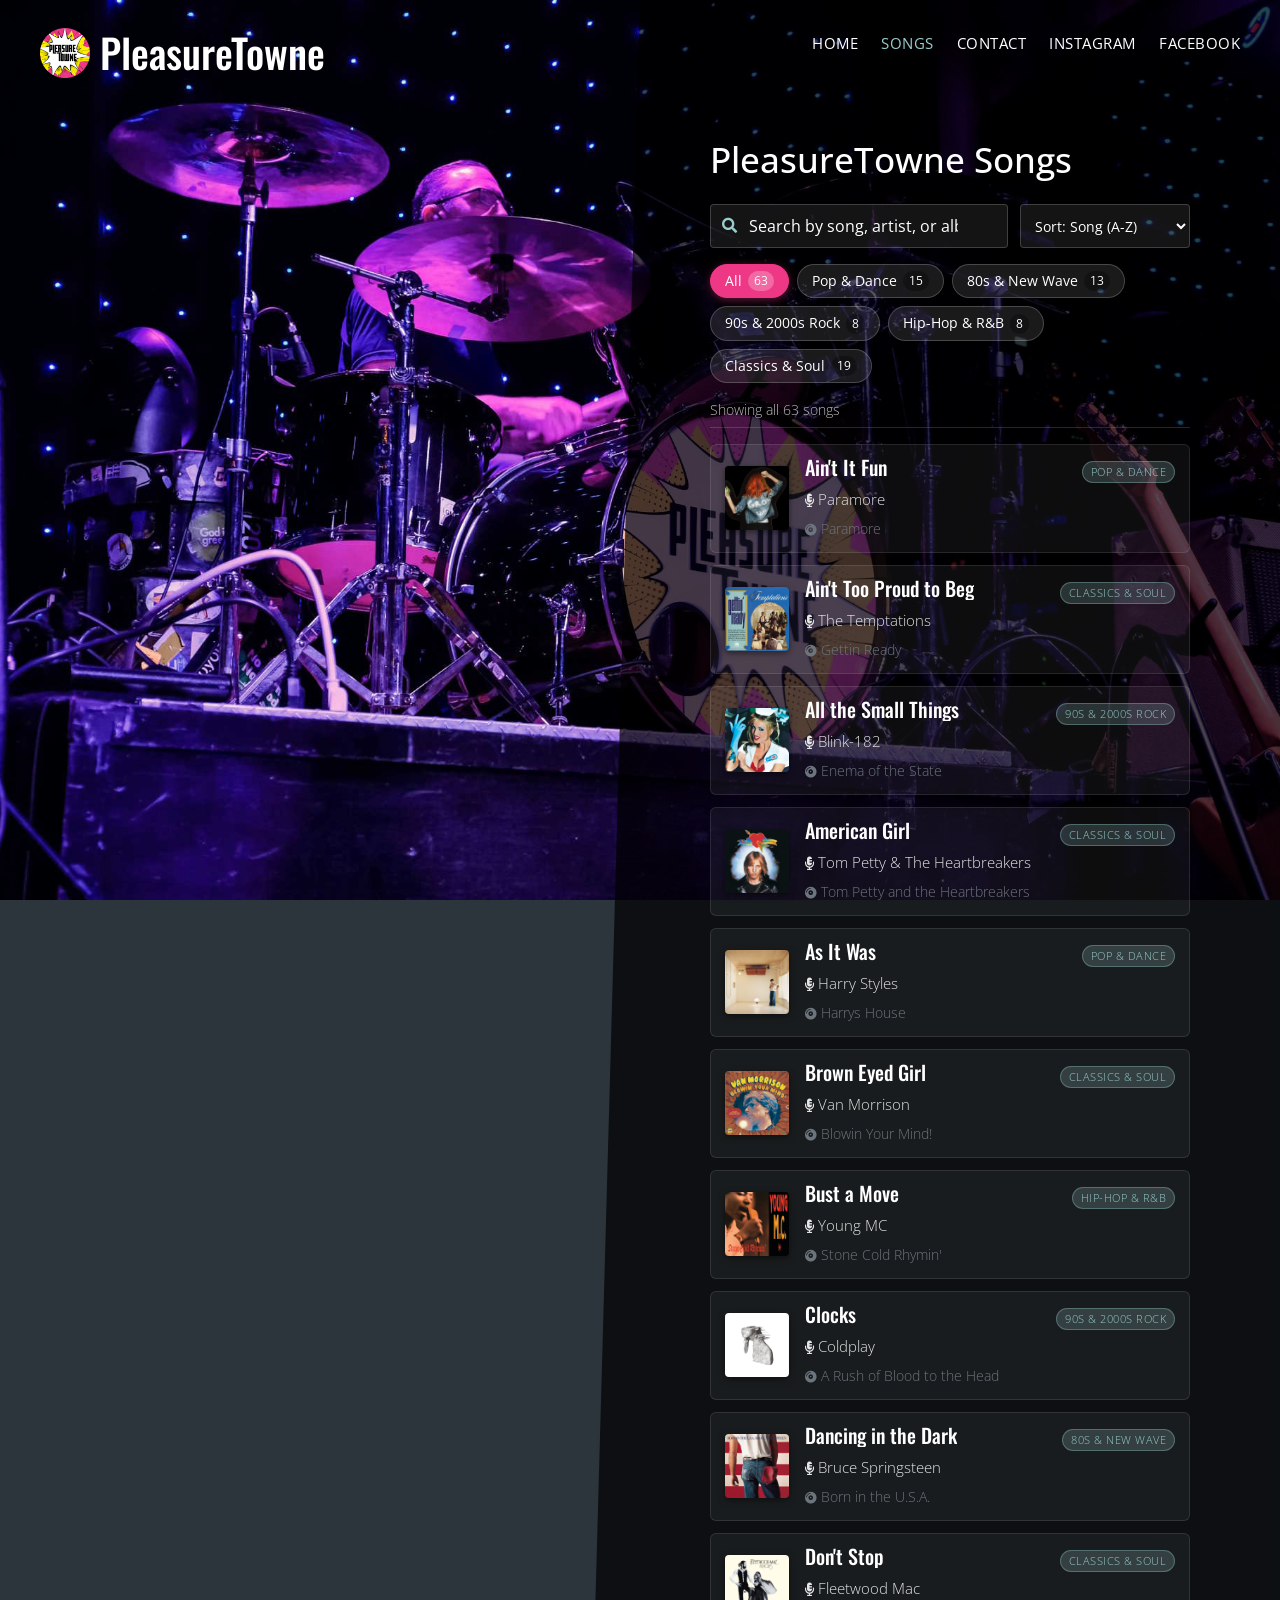
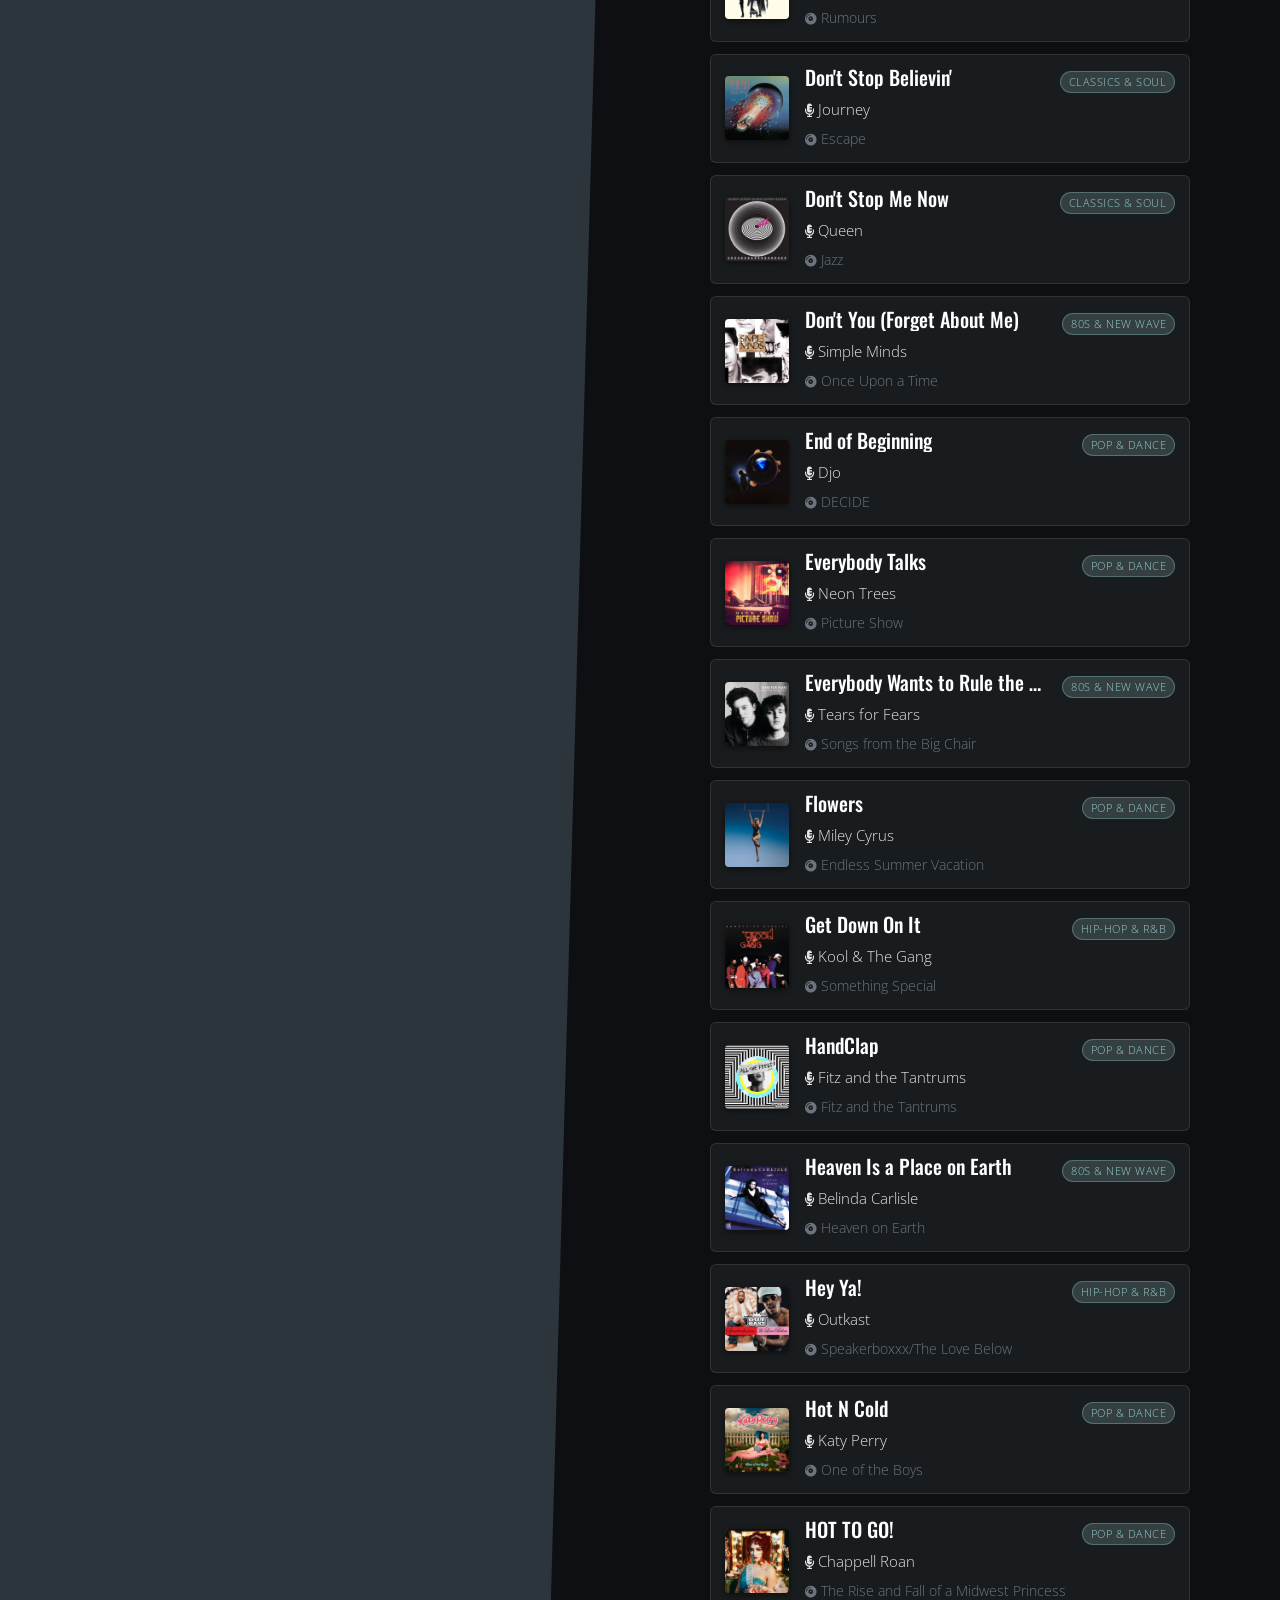
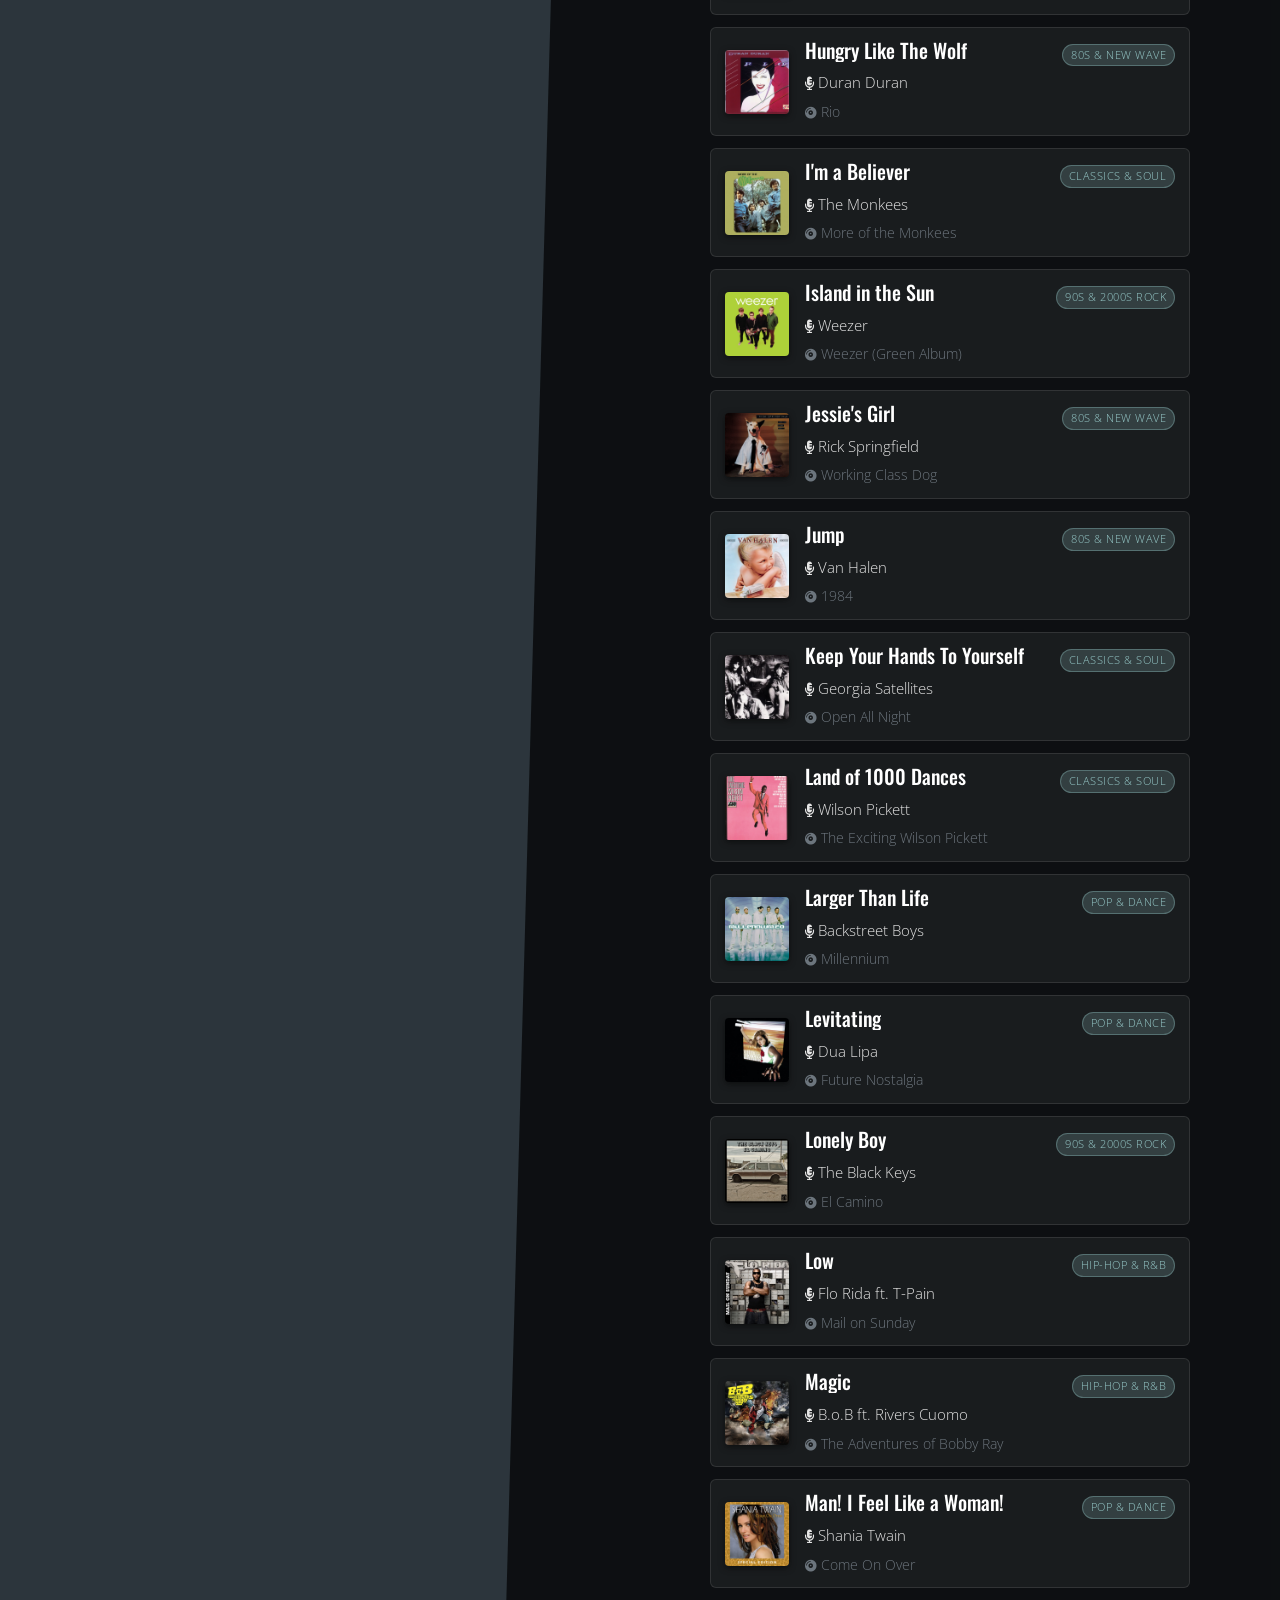
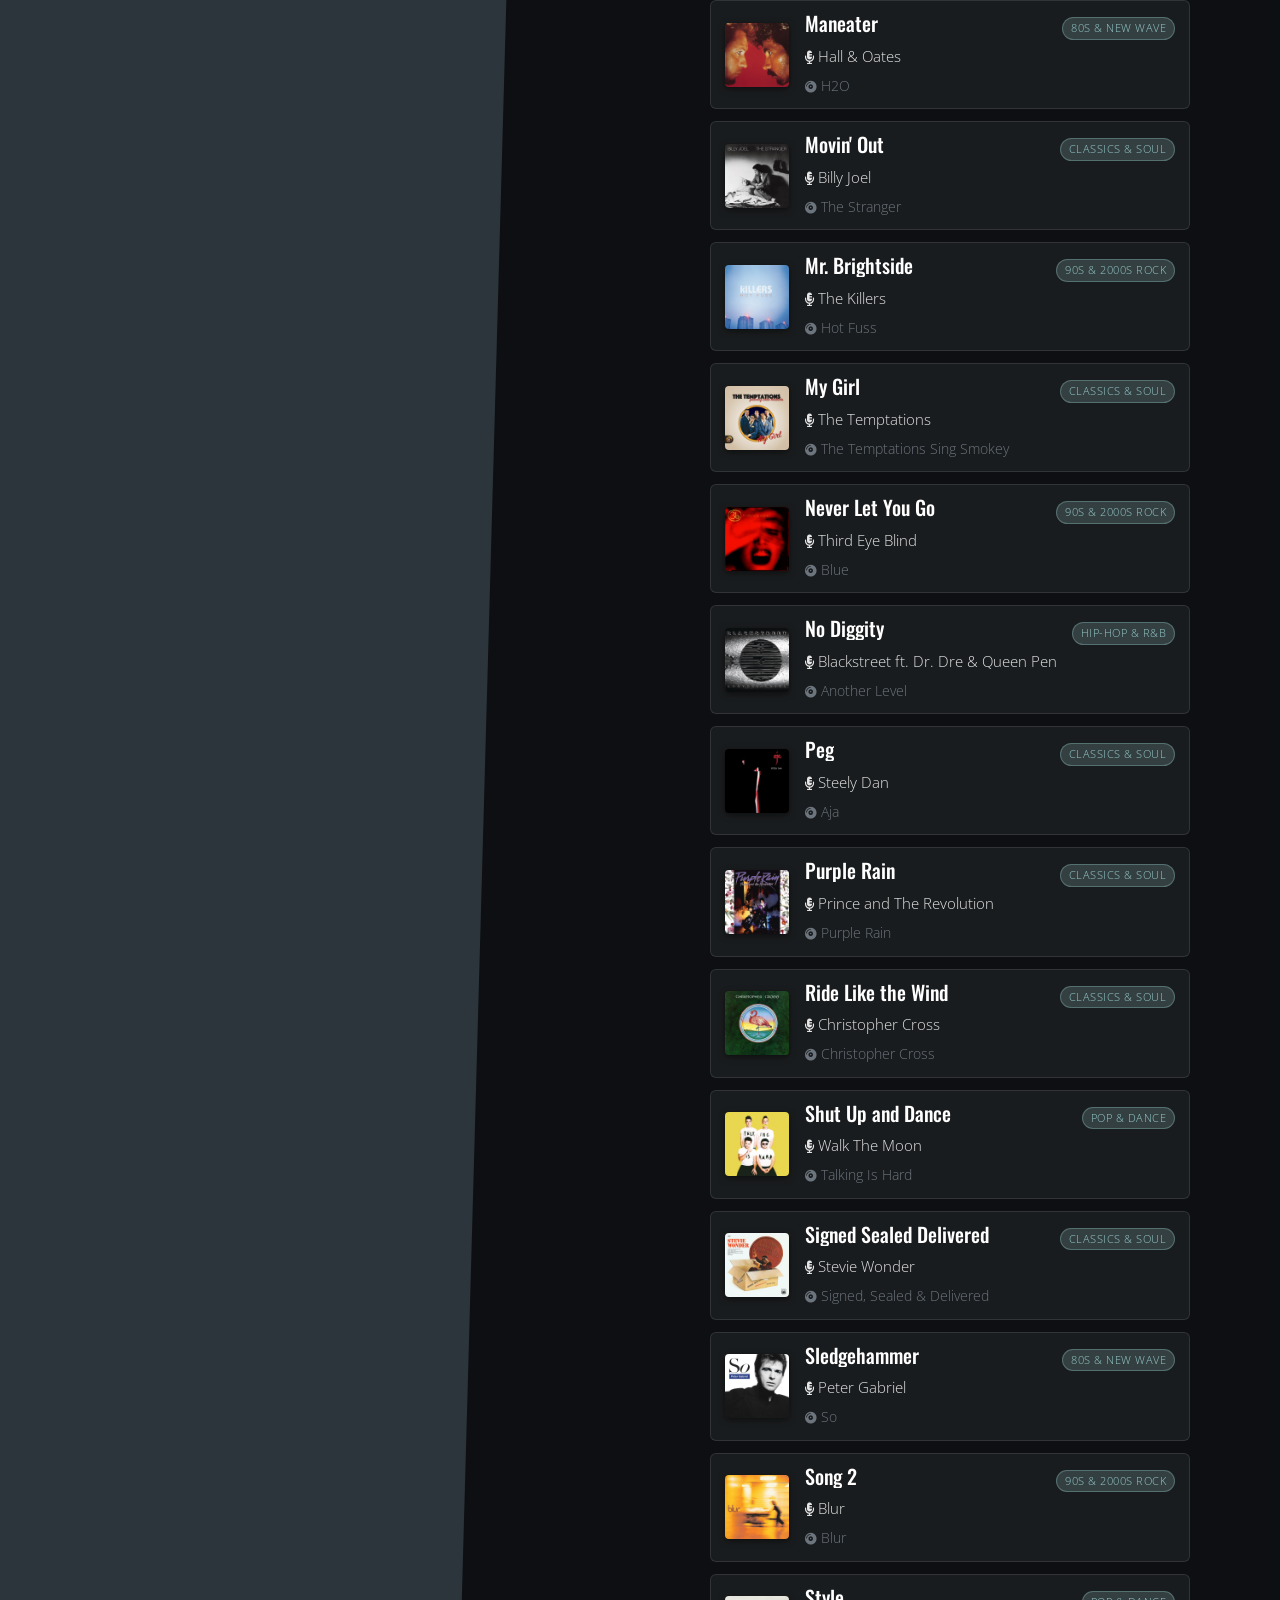
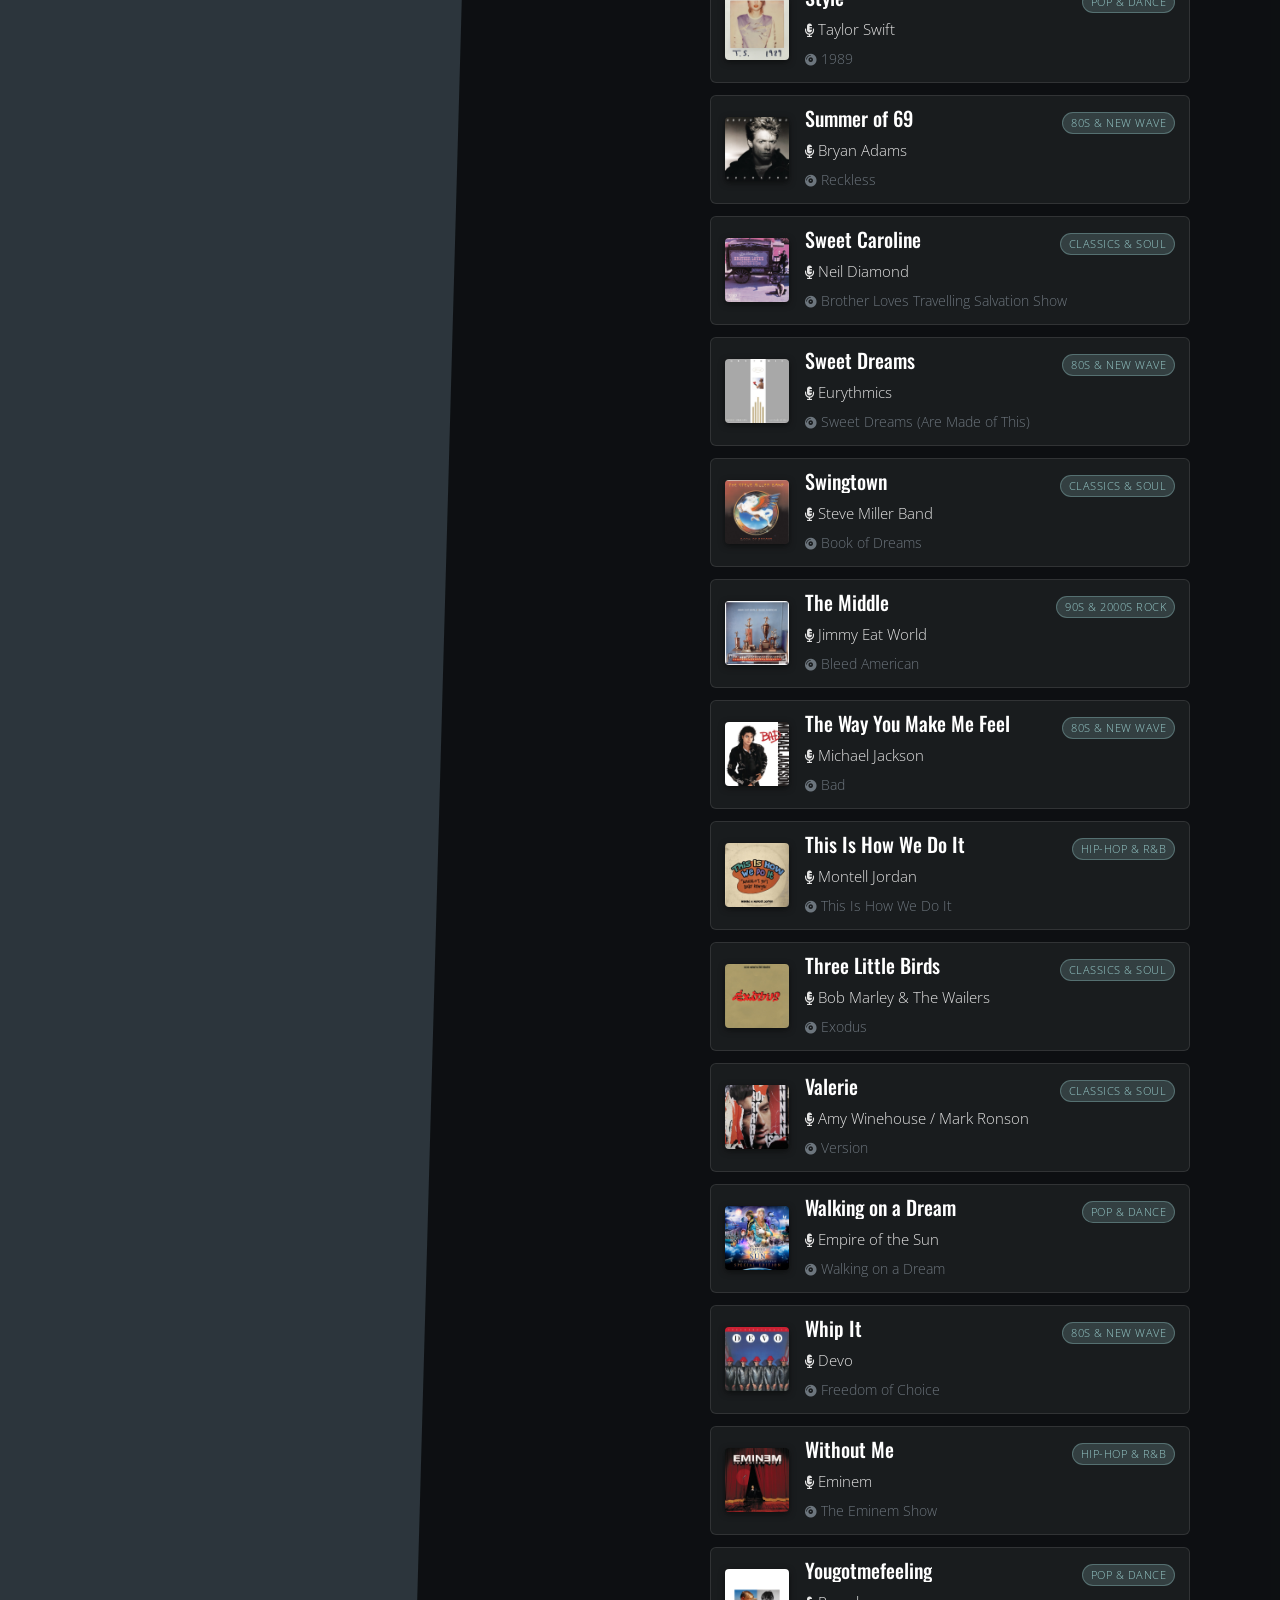
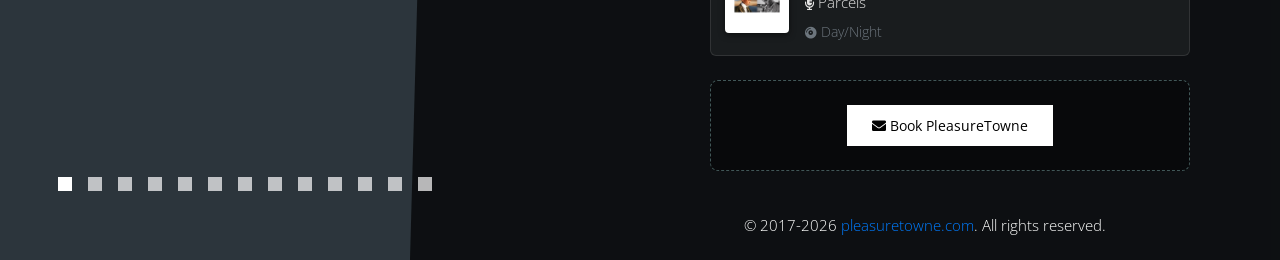
==== songs.html @ 2a93101d "Added Songs page with cover art and song list." ====
<!DOCTYPE html>
<html lang="en">

<head>
    <meta charset="UTF-8">
    <meta name="viewport" content="width=device-width, initial-scale=1.0">
    <meta http-equiv="X-UA-Compatible" content="ie=edge">
    <meta name="referrer" content="no-referrer-when-downgrade">
    <meta name="description" content="Explore the full setlist of songs played by PleasureTowne — from 90s hip-hop and 80s new wave to modern pop, rock, funk, and crowd sing-alongs." />
    <title>Songs We Play - PleasureTowne | Grand Rapids Party Band</title>
    <link rel="shortcut icon" href="favicon.ico" />
    <link href="https://fonts.googleapis.com/css?family=Open+Sans:300,400,600" rel="stylesheet" />
    <link href="https://fonts.googleapis.com/css2?family=Oswald:wght@500;600&display=swap" rel="stylesheet">
    <link href="css/bootstrap.min.css" rel="stylesheet" />
    <link href="css/fontawesome.min.css" rel="stylesheet" />
    <link href="css/brands.min.css" rel="stylesheet" />
    <link href="css/solid.min.css" rel="stylesheet" />
    <link href="css/templatemo-diagoona.css" rel="stylesheet" />

    <script async src="https://www.googletagmanager.com/gtag/js?id=UA-5537804-5"></script>
    <script>
        window.dataLayer = window.dataLayer || [];

        function gtag() {
            dataLayer.push(arguments);
        }
        gtag('js', new Date());
        gtag('config', 'UA-5537804-5');
    </script>
</head>

<body>
    <div class="tm-container">
        <div>
            <!-- Header & Navigation -->
            <div class="tm-row tm-row-header pt-4">
                <div class="tm-col-left">
                    <a href="index.html" class="tm-site-header-link">
                        <div class="tm-site-header media">
                            <img src="favicon.ico" class="tm-logo" alt="PleasureTowne Logo" />
                            <div class="media-body">
                                <h1 class="tm-sitename">PleasureTowne</h1>
                            </div>
                        </div>
                    </a>
                </div>
                <div class="tm-col-right">
                    <nav class="navbar navbar-expand-lg" id="tm-main-nav">
                        <button class="navbar-toggler toggler-example mr-0 ml-auto" type="button" data-toggle="collapse" data-target="#navbar-nav" aria-controls="navbar-nav" aria-expanded="false" aria-label="Toggle navigation">
                            <span><i class="fas fa-bars"></i></span>
                        </button>
                        <div class="collapse navbar-collapse tm-nav" id="navbar-nav">
                            <ul class="navbar-nav ml-auto text-uppercase">
                                <li class="nav-item">
                                    <a class="nav-link tm-nav-link" href="index.html">Home</a>
                                </li>
                                <li class="nav-item active">
                                    <a class="nav-link tm-nav-link" href="songs.html">Songs <span class="sr-only">(current)</span></a>
                                </li>
                                <li class="nav-item">
                                    <a class="nav-link tm-nav-link" href="mailto:pleasuretowne@gmail.com" target="_blank">Contact</a>
                                </li>
                                <li class="nav-item">
                                    <a class="nav-link tm-nav-link" href="https://www.instagram.com/PleasureTowne/" target="_blank">Instagram</a>
                                </li>
                                <li class="nav-item">
                                    <a class="nav-link tm-nav-link" href="https://www.facebook.com/PleasureTowne-174064745972761/" target="_blank">Facebook</a>
                                </li>
                            </ul>
                        </div>
                    </nav>
                </div>
            </div>

            <!-- Main Content Area -->
            <div class="tm-row">
                <div class="tm-col-left"></div>
                <main class="tm-col-right">
                    <section class="tm-content tm-content-wide">
                        <div class="tm-songs-intro mb-4">
                            <h2 class="tm-content-title mb-2">PleasureTowne Songs</h2>
                        </div>

                        <!-- Search & Controls -->
                        <div class="tm-songs-controls mb-3">
                            <div class="tm-search-row mb-3">
                                <div class="tm-search-wrap">
                                    <i class="fas fa-search tm-search-icon"></i>
                                    <input 
                                        type="search" 
                                        id="song-search-input" 
                                        class="form-control tm-search-input" 
                                        placeholder="Search by song, artist, or album..." 
                                        aria-label="Search songs"
                                        autocomplete="off"
                                    />
                                    <button type="button" id="search-clear-btn" class="tm-search-clear" aria-label="Clear search" style="display: none;">
                                        <i class="fas fa-times"></i>
                                    </button>
                                </div>
                                <div class="tm-sort-wrap">
                                    <label for="song-sort-select" class="sr-only">Sort by</label>
                                    <select id="song-sort-select" class="form-control tm-sort-select">
                                        <option value="title">Sort: Song (A-Z)</option>
                                        <option value="artist">Sort: Artist (A-Z)</option>
                                    </select>
                                </div>
                            </div>

                            <!-- Category Filter Pills -->
                            <div class="tm-filter-pills-wrap" role="tablist" aria-label="Filter by genre">
                                <button type="button" class="tm-filter-pill active" data-category="all">
                                    All <span class="badge-count"></span>
                                </button>
                                <button type="button" class="tm-filter-pill" data-category="Pop & Dance">
                                    Pop &amp; Dance <span class="badge-count"></span>
                                </button>
                                <button type="button" class="tm-filter-pill" data-category="80s & New Wave">
                                    80s &amp; New Wave <span class="badge-count"></span>
                                </button>
                                <button type="button" class="tm-filter-pill" data-category="90s & 2000s Rock">
                                    90s &amp; 2000s Rock <span class="badge-count"></span>
                                </button>
                                <button type="button" class="tm-filter-pill" data-category="Hip-Hop & R&B">
                                    Hip-Hop &amp; R&amp;B <span class="badge-count"></span>
                                </button>
                                <button type="button" class="tm-filter-pill" data-category="Classics & Soul">
                                    Classics &amp; Soul <span class="badge-count"></span>
                                </button>
                            </div>

                            <!-- Stats & Active Filter -->
                            <div class="tm-songs-meta mt-3">
                                <span id="song-count" class="tm-song-count-text">Loading songs...</span>
                            </div>
                        </div>

                        <!-- Songs List Container -->
                        <ul id="songs-container" class="tm-songs-list"></ul>

                        <!-- Request Call to Action -->
                        <div class="tm-request-box mt-4 p-4 text-center">
                            <a href="mailto:pleasuretowne@gmail.com?subject=Booking%20Inquiry" class="btn btn-primary btn-sm">
                                <i class="fas fa-envelope mr-1"></i>Book PleasureTowne
                            </a>
                        </div>
                    </section>
                </main>
            </div>
        </div>

        <!-- Footer & Background Switchers -->
        <div class="tm-row">
            <div class="tm-col-left text-center">
                <ul class="tm-bg-controls-wrapper">
                    <li class="tm-bg-control active" data-id="0"></li>
                    <li class="tm-bg-control" data-id="1"></li>
                    <li class="tm-bg-control" data-id="2"></li>
                    <li class="tm-bg-control" data-id="3"></li>
                    <li class="tm-bg-control" data-id="4"></li>
                    <li class="tm-bg-control" data-id="5"></li>
                    <li class="tm-bg-control" data-id="6"></li>
                    <li class="tm-bg-control" data-id="7"></li>
                    <li class="tm-bg-control" data-id="8"></li>
                    <li class="tm-bg-control" data-id="9"></li>
                    <li class="tm-bg-control" data-id="10"></li>
                    <li class="tm-bg-control" data-id="11"></li>
                    <li class="tm-bg-control" data-id="12"></li>
                </ul>
            </div>
            <div class="tm-col-right tm-col-footer">
                <footer class="tm-site-footer text-center">
                    <p class="mb-0">&copy; 2017-<span id="year"></span> <a href="https://pleasuretowne.com">pleasuretowne.com</a>. All rights reserved.</p>
                </footer>
            </div>
        </div>

        <!-- Diagonal background design -->
        <div class="tm-bg">
            <div class="tm-bg-left"></div>
            <div class="tm-bg-right"></div>
        </div>
    </div>

    <!-- Scripts -->
    <script src="js/jquery-3.4.1.min.js"></script>
    <script src="js/bootstrap.min.js"></script>
    <script src="js/jquery.backstretch.min.js"></script>
    <script src="js/templatemo-script.js"></script>
    <script src="js/songs-data.js"></script>
    <script src="js/songs.js"></script>
    <script>
        document.getElementById("year").innerHTML = new Date().getFullYear();
    </script>
</body>

</html>
---- css/brands.min.css ----
/*!
 * Font Awesome Free 5.14.0 by @fontawesome - https://fontawesome.com
 * License - https://fontawesome.com/license/free (Icons: CC BY 4.0, Fonts: SIL OFL 1.1, Code: MIT License)
 */
@font-face{font-family:"Font Awesome 5 Brands";font-style:normal;font-weight:400;font-display:block;src:url(../webfonts/fa-brands-400.eot);src:url(../webfonts/fa-brands-400.eot?#iefix) format("embedded-opentype"),url(../webfonts/fa-brands-400.woff2) format("woff2"),url(../webfonts/fa-brands-400.woff) format("woff"),url(../webfonts/fa-brands-400.ttf) format("truetype"),url(../webfonts/fa-brands-400.svg#fontawesome) format("svg")}.fab{font-family:"Font Awesome 5 Brands";font-weight:400}
---- css/solid.min.css ----
/*!
 * Font Awesome Free 5.14.0 by @fontawesome - https://fontawesome.com
 * License - https://fontawesome.com/license/free (Icons: CC BY 4.0, Fonts: SIL OFL 1.1, Code: MIT License)
 */
@font-face{font-family:"Font Awesome 5 Free";font-style:normal;font-weight:900;font-display:block;src:url(../webfonts/fa-solid-900.eot);src:url(../webfonts/fa-solid-900.eot?#iefix) format("embedded-opentype"),url(../webfonts/fa-solid-900.woff2) format("woff2"),url(../webfonts/fa-solid-900.woff) format("woff"),url(../webfonts/fa-solid-900.ttf) format("truetype"),url(../webfonts/fa-solid-900.svg#fontawesome) format("svg")}.fa,.fas{font-family:"Font Awesome 5 Free";font-weight:900}
---- css/templatemo-diagoona.css ----
/*

TemplateMo 550 Diagoona

https://templatemo.com/tm-550-diagoona

*/


/* CUSTOM for PT */

#events-upcoming li {
    list-style-type: none;
    margin: 20px 0;
}

body {
    font-family: 'Open Sans', Arial, sans-serif;
    font-size: 17px;
    font-weight: 300;
    overflow-x: hidden;
    color: white;
    background-color: #2C353C;
}

h1 {
    font-family: 'Oswald', "Helvetica Neue", "Helvetica", Helvetica, Arial, sans-serif;
}

a {
    transition: all 0.3s ease;
    text-decoration: none;
}

ul {
    padding: 0;
}

a:hover {
    text-decoration: none;
}

button:focus {
    outline: none;
}

p {
    line-height: 1.9;
}

.tm-logo {
    margin-right: 10px;
    width: 50px;
    height: 50px;
}

.tm-slogan {
    font-size: 0.8rem;
}


/* Navigation */

.navbar-toggler {
    padding: 8px 15px;
    border: 0;
    border-radius: 0;
    transform: skewX(-15deg);
    background-color: rgb(238, 56, 133);
    color: white;
}

.navbar-toggler i {
    transform: skewX(15deg);
}

.navbar-expand-lg {
    padding-left: 0;
    padding-right: 0;
    width: 100%;
    justify-content: flex-end;
}

.navbar-collapse.tm-nav {
    justify-content: flex-end;
}

.navbar-expand-lg .navbar-nav {
    display: flex;
    align-items: center;
    gap: clamp(12px, 1.8vw, 32px);
    flex-wrap: nowrap;
    margin-left: auto;
}

.navbar-expand-lg .navbar-nav .nav-link {
    padding: 0;
    white-space: nowrap;
}

.navbar-expand-lg .navbar-nav .tm-nav-link {
    font-size: clamp(0.95rem, 1.1vw, 1.25rem);
    font-weight: 400;
    color: white;
    padding-bottom: 25px;
    letter-spacing: 0.5px;
}

.nav-item {
    margin-right: 0;
}

.nav-item:last-child {
    margin-right: 0;
}

.nav-item.active .tm-nav-link,
.nav-item:hover .tm-nav-link {
    color: #9CC;
}


/* Page Background */

.tm-bg {
    position: absolute;
    left: 0;
    right: 0;
    width: 100%;
    height: 100%;
    display: flex;
    z-index: -1000;
}

.tm-bg-left,
.tm-bg-right {
    position: relative;
    width: 50%;
    height: 100%;
}

.tm-bg-right {
    background-color: rgba(0, 0, 0, 0.7);
}

.tm-bg-left {
    border-right: 230px solid rgba(0, 0, 0, 0.7);
    border-top: 100vh solid transparent;
}

.tm-bg-controls-wrapper {
    display: inline-block;
    margin-left: -150px;
}

.tm-bg-control {
    display: inline-block;
    width: 14px;
    height: 14px;
    background-color: rgba(255, 255, 255, 0.7);
    margin: 6px;
    cursor: pointer;
}

.tm-bg-control.active,
.tm-bg-control:hover {
    background-color: white;
}

.tm-container {
    width: 100%;
    height: 100%;
    min-height: 100vh;
    position: relative;
    display: flex;
    flex-direction: column;
    justify-content: space-between;
}

.tm-row {
    display: flex;
}

.tm-col-left {
    width: 50%;
    height: 100%;
    padding-left: 40px;
    padding-right: 40px;
}

.tm-col-right {
    width: 50%;
    height: 100%;
    padding-left: 70px;
    padding-right: 70px;
}

.tm-row-header {
    align-items: center;
}

@media (min-width: 992px) {
    .tm-row-header .tm-col-left {
        width: 35%;
        max-width: 320px;
        flex-shrink: 0;
        padding-left: 40px;
        padding-right: 15px;
    }

    .tm-row-header .tm-col-right {
        width: 65%;
        flex-grow: 1;
        padding-left: 20px;
        padding-right: 40px;
    }
}

.tm-content {
    max-width: 660px;
    margin-top: 50px;
    padding-right: 20px;
}

.tm-about {
    max-width: 525px;
}

::-webkit-scrollbar {
    -webkit-appearance: none;
    width: 10px;
}

::-webkit-scrollbar-thumb {
    border-radius: 5px;
    background-color: rgba(255, 255, 255, .8);
    box-shadow: 0 0 1px rgba(255, 255, 255, .8);
}

.tm-content-title {
    font-size: 1.5rem;
}

hr {
    border-top: 1px solid white;
}

.btn {
    padding: 10px 25px;
    border-radius: 0;
}

.btn-big {
    padding: 9px 40px;
    font-size: 1.2rem;
    ;
}

.btn-primary {
    background-color: white;
    color: black;
    border: 0;
}

.btn-primary:hover {
    background-color: #9CC;
    color: black;
}

.tm-site-footer {
    padding: 40px 0 20px;
    max-width: 660px;
    font-size: 0.95rem;
}

.tm-col-footer {
    padding-left: 0;
}

.tm-text-link {
    color: white;
}

.tm-text-link:hover,
.tm-text-link:focus {
    color: #9CC;
}


/* Service */

.tm-service-text {
    max-width: 365px;
}

.tm-service-img {
    margin-right: 25px;
}

.tm-service-img-r {
    margin-left: 25px;
}


/* Contact */

.form-control,
textarea {
    color: white;
    background-color: transparent;
    background-clip: padding-box;
    border: none;
    border-bottom: 1px solid #999A9B;
    border-radius: 0;
    transition: border-color 0.15s ease-in-out, box-shadow 0.15s ease-in-out;
    padding: 10px 0;
    font-family: 'Open Sans', Arial, sans-serif;
    font-size: 1rem;
    font-weight: 400;
    line-height: 1.5;
}

.form-control:focus {
    color: white;
    background-color: transparent;
    box-shadow: none;
    border-color: #9CC;
    outline: none;
}

.mb-85 {
    margin-bottom: 85px;
}

.tm-contact-main {
    max-width: 690px;
}

.tm-contact {
    max-width: 420px;
    margin-left: auto;
    margin-right: auto;
}

.form-control::-webkit-input-placeholder {
    color: white;
}


/* Edge */

.form-control:-ms-input-placeholder {
    color: white;
}


/* Internet Explorer 10-11 */

.form-control::placeholder {
    color: white;
}

@media (max-width: 1200px) {
    .tm-page-right {
        padding-left: 30px;
        padding-right: 30px;
    }
}

@media (max-width: 991.98px) {
    .navbar-expand-lg .navbar-nav {
        flex-direction: column;
        align-items: stretch;
        gap: 0;
        margin-left: 0;
    }
    .tm-nav {
        position: absolute;
        background: rgba(0, 0, 0, 0.92);
        border: 1px solid rgba(255, 255, 255, 0.15);
        border-radius: 4px;
        box-shadow: 0 4px 15px rgba(0, 0, 0, 0.5);
        color: white;
        top: 48px;
        right: 0;
        z-index: 1050;
        min-width: 200px;
        padding: 6px 0;
    }
    .navbar-expand-lg .navbar-nav .tm-nav-link {
        color: white;
        font-size: 1.05rem;
        padding: 10px 24px;
        border-bottom: 1px solid rgba(255, 255, 255, 0.08);
    }
    .nav-item:last-child .tm-nav-link {
        border-bottom: 0;
    }
    .nav-item {
        margin-right: 0;
    }
    .nav-item.active .tm-nav-link,
    .nav-item:hover .tm-nav-link {
        color: #9CC;
        background-color: rgba(255, 255, 255, 0.05);
    }
    .tm-content {
        margin-top: 20px;
    }
    .tm-site-footer {
        padding-top: 40px;
    }
    .tm-col-left {
        width: 40%;
    }
    .tm-col-right {
        width: 60%;
        padding-left: 100px;
        padding-right: 30px;
    }
    .tm-col-footer {
        padding-left: 0;
    }
}

@media (max-width: 768px) {
    .tm-row {
        flex-direction: column;
    }
    .tm-col-left,
    .tm-col-right,
    .tm-bg-left,
    .tm-bg-right {
        width: 100%;
    }
    #tm-main-nav {
        position: fixed;
        top: 30px;
        right: 40px;
        padding-bottom: 0;
    }
    .tm-bg {
        flex-direction: column;
    }
    .tm-bg-left {
        display: none;
        height: 200px;
        border-bottom: 50px solid rgba(0, 0, 0, 0.7);
        border-right: 0;
        border-top: 0;
    }
    .tm-bg-right {
        height: calc(100%);
    }
    .tm-bg-controls-wrapper {
        margin-left: 0;
        margin-top: 50px;
    }
    .tm-content {
        max-height: none;
        margin-top: 40px;
    }
    .tm-col-right {
        padding-top: 40px;
        padding-left: 30px;
    }
    .tm-col-footer {
        padding-left: 10px;
        padding-right: 10px;
    }
}

@media (max-width: 460px) {
    .tm-logo {
        margin-right: 15px;
    }
    .tm-sitename {
        font-size: 1.8rem;
    }
    .tm-slogon {
        font-size: 0.8rem;
    }
}

@media (max-width: 450px),
(min-width: 768px) and (max-width: 830px),
(min-width: 992px) and (max-width: 1040px) {
    .tm-service-media {
        flex-direction: column;
    }
    .tm-service-media-img-l {
        flex-direction: column-reverse;
    }
    .tm-service-text {
        margin-top: 20px;
    }
    .tm-service-img {
        margin-right: 0;
    }
    .tm-service-img-r {
        margin-left: 0;
    }
}

/* ==========================================================================
   PleasureTowne Songs Page Styles
   ========================================================================== */

.tm-site-header-link,
.tm-site-header-link:hover,
.tm-site-header-link:focus {
    color: white;
    text-decoration: none;
    display: inline-block;
}

.tm-content-wide {
    max-width: 780px;
}

.tm-songs-intro h2 {
    font-size: 2.2rem;
    font-weight: 500;
}

.tm-songs-desc {
    color: #e0e0e0;
    font-size: 1.05rem;
    line-height: 1.6;
}

.tm-search-row {
    display: flex;
    gap: 12px;
    align-items: center;
}

.tm-search-wrap {
    position: relative;
    flex: 1;
}

.tm-search-icon {
    position: absolute;
    left: 12px;
    top: 50%;
    transform: translateY(-50%);
    color: #9CC;
    font-size: 0.95rem;
    pointer-events: none;
}

.tm-search-input {
    padding-left: 38px !important;
    padding-right: 34px !important;
    background-color: rgba(255, 255, 255, 0.08) !important;
    border: 1px solid rgba(255, 255, 255, 0.25) !important;
    border-radius: 4px !important;
    color: #fff !important;
    height: 44px;
    transition: all 0.25s ease;
}

.tm-search-input:focus {
    background-color: rgba(255, 255, 255, 0.14) !important;
    border-color: #9CC !important;
    box-shadow: 0 0 10px rgba(153, 204, 204, 0.3) !important;
}

.tm-search-clear {
    position: absolute;
    right: 10px;
    top: 50%;
    transform: translateY(-50%);
    background: transparent;
    border: 0;
    color: #bbb;
    padding: 4px 8px;
    cursor: pointer;
    font-size: 0.9rem;
}

.tm-search-clear:hover {
    color: #fff;
}

.tm-sort-wrap {
    width: 170px;
    flex-shrink: 0;
}

.tm-sort-select {
    height: 44px;
    background-color: rgba(255, 255, 255, 0.08) !important;
    border: 1px solid rgba(255, 255, 255, 0.25) !important;
    border-radius: 4px !important;
    color: #fff !important;
    font-size: 0.88rem;
    cursor: pointer;
    padding: 0 10px;
}

.tm-sort-select option {
    background-color: #2C353C;
    color: #fff;
}

.tm-sort-select:focus {
    border-color: #9CC !important;
}

.tm-filter-pills-wrap {
    display: flex;
    flex-wrap: wrap;
    gap: 8px;
}

.tm-filter-pill {
    background: rgba(255, 255, 255, 0.1);
    border: 1px solid rgba(255, 255, 255, 0.2);
    color: #fff;
    font-size: 0.85rem;
    padding: 6px 14px;
    border-radius: 20px;
    cursor: pointer;
    transition: all 0.2s ease;
    display: inline-flex;
    align-items: center;
    gap: 6px;
}

.tm-filter-pill:hover {
    background: rgba(153, 204, 204, 0.25);
    border-color: #9CC;
    color: #fff;
}

.tm-filter-pill.active {
    background: rgb(238, 56, 133);
    border-color: rgb(238, 56, 133);
    color: #fff;
    box-shadow: 0 2px 8px rgba(238, 56, 133, 0.4);
}

.tm-filter-pill .badge-count {
    background: rgba(0, 0, 0, 0.3);
    padding: 1px 6px;
    border-radius: 10px;
    font-size: 0.75rem;
}

.tm-filter-pill.active .badge-count {
    background: rgba(255, 255, 255, 0.25);
}

.tm-songs-meta {
    display: flex;
    justify-content: space-between;
    align-items: center;
    font-size: 0.9rem;
    color: #bbb;
    padding-bottom: 6px;
    border-bottom: 1px solid rgba(255, 255, 255, 0.15);
}

.tm-songs-list {
    list-style: none;
    padding: 0;
    margin: 16px 0 0;
    display: flex;
    flex-direction: column;
    gap: 12px;
}

.tm-song-item {
    display: flex;
    align-items: center;
    background: rgba(255, 255, 255, 0.05);
    border: 1px solid rgba(255, 255, 255, 0.1);
    border-radius: 6px;
    padding: 10px 14px;
    transition: all 0.2s ease;
}

.tm-song-item:hover {
    background: rgba(255, 255, 255, 0.12);
    border-color: rgba(153, 204, 204, 0.5);
    transform: translateX(3px);
}

.tm-song-cover-wrap {
    width: 64px;
    height: 64px;
    border-radius: 4px;
    overflow: hidden;
    flex-shrink: 0;
    background-color: #1a1a1a;
    box-shadow: 0 2px 6px rgba(0, 0, 0, 0.5);
}

.tm-song-cover {
    width: 100%;
    height: 100%;
    object-fit: cover;
    display: block;
}

.tm-song-details {
    flex: 1;
    margin-left: 16px;
    min-width: 0;
}

.tm-song-header {
    display: flex;
    align-items: baseline;
    justify-content: space-between;
    gap: 10px;
}

.tm-song-title {
    font-family: 'Oswald', sans-serif;
    font-size: 1.25rem;
    font-weight: 500;
    color: #fff;
    margin: 0;
    white-space: nowrap;
    overflow: hidden;
    text-overflow: ellipsis;
}

.tm-category-badge {
    font-size: 0.68rem;
    text-transform: uppercase;
    letter-spacing: 0.5px;
    padding: 2px 8px;
    border-radius: 12px;
    background: rgba(153, 204, 204, 0.2);
    color: #9CC;
    border: 1px solid rgba(153, 204, 204, 0.35);
    white-space: nowrap;
    flex-shrink: 0;
}

.tm-song-artist {
    margin: 2px 0 0;
    font-size: 0.95rem;
    color: #e5e5e5;
    white-space: nowrap;
    overflow: hidden;
    text-overflow: ellipsis;
}

.tm-song-album {
    margin: 2px 0 0;
    font-size: 0.85rem;
    white-space: nowrap;
    overflow: hidden;
    text-overflow: ellipsis;
}

.tm-request-box {
    background: rgba(0, 0, 0, 0.4);
    border: 1px dashed rgba(153, 204, 204, 0.4);
    border-radius: 8px;
}

.tm-songs-empty {
    color: #ddd;
}

@media (max-width: 600px) {
    .tm-search-row {
        flex-direction: column;
        align-items: stretch;
    }
    .tm-sort-wrap {
        width: 100%;
    }
    .tm-song-title {
        font-size: 1.1rem;
    }
    .tm-song-cover-wrap {
        width: 52px;
        height: 52px;
    }
    .tm-song-header {
        flex-direction: column;
        align-items: flex-start;
        gap: 2px;
    }
}
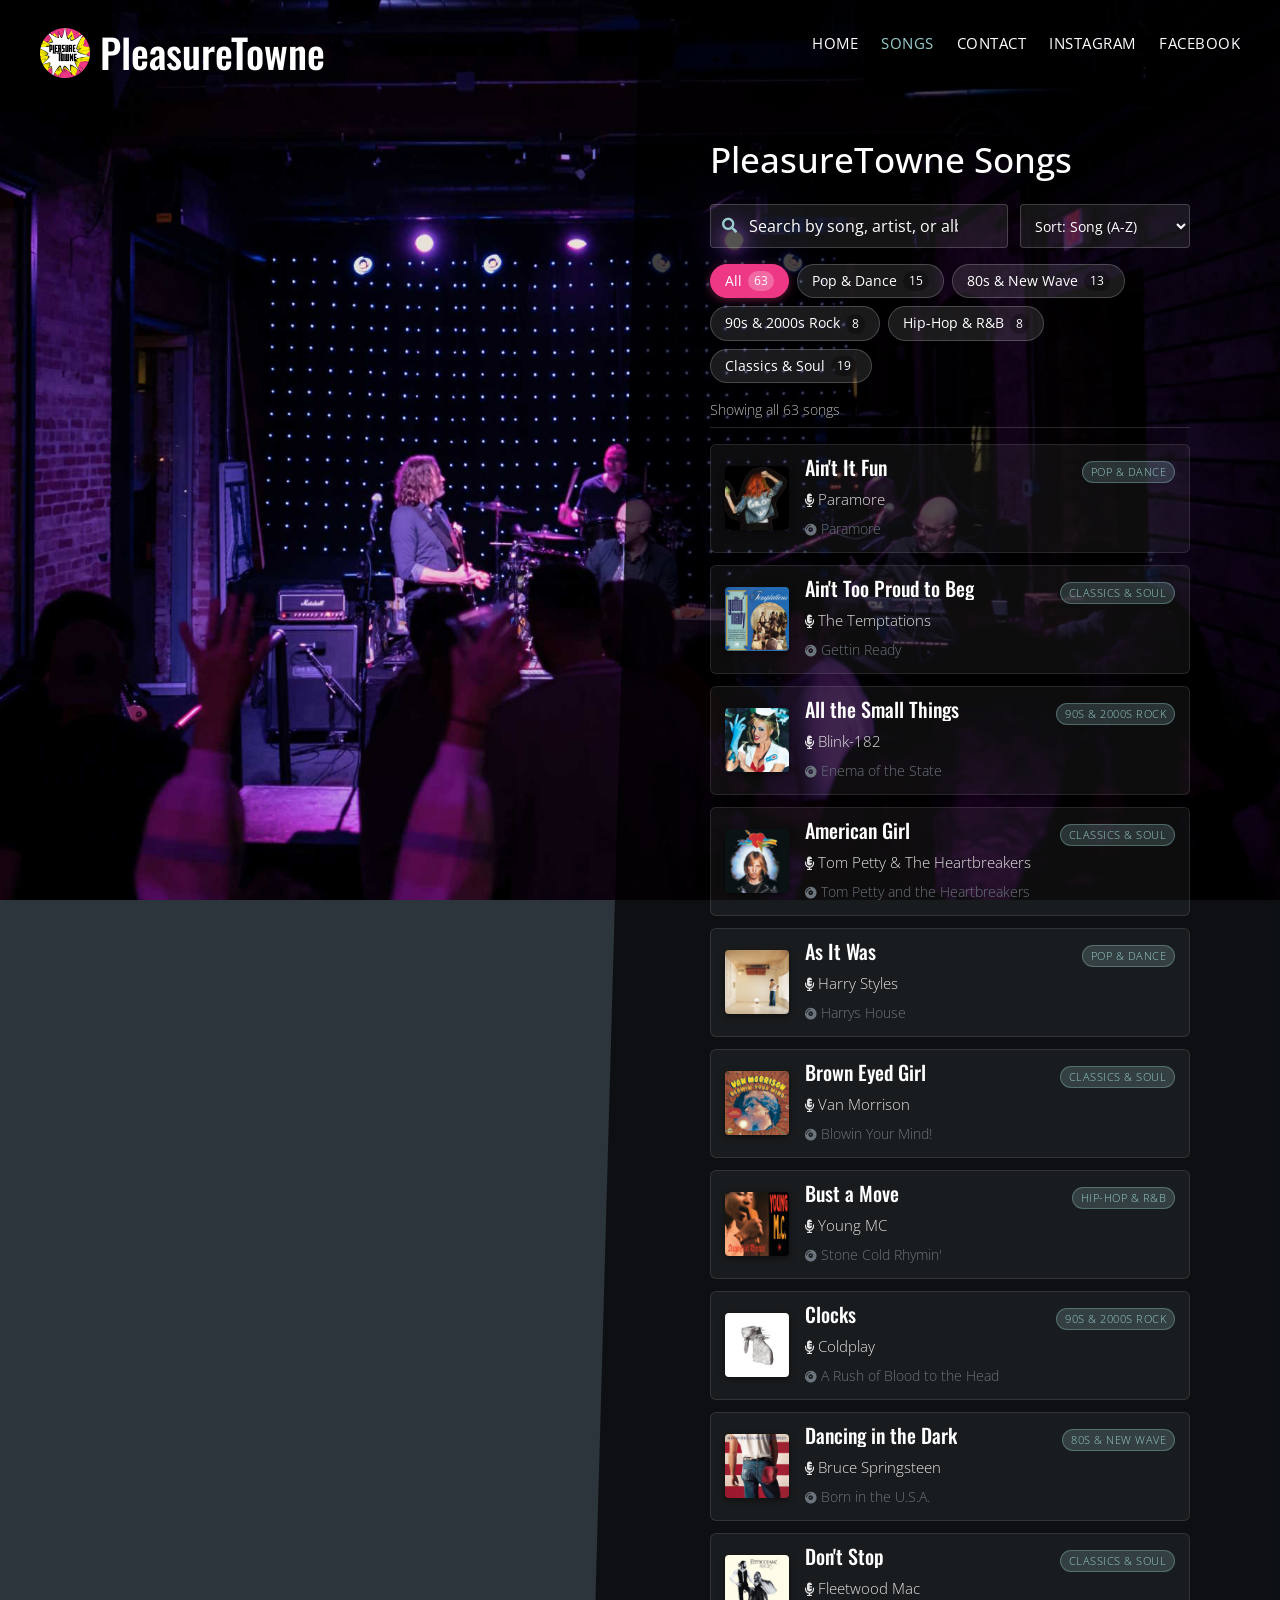
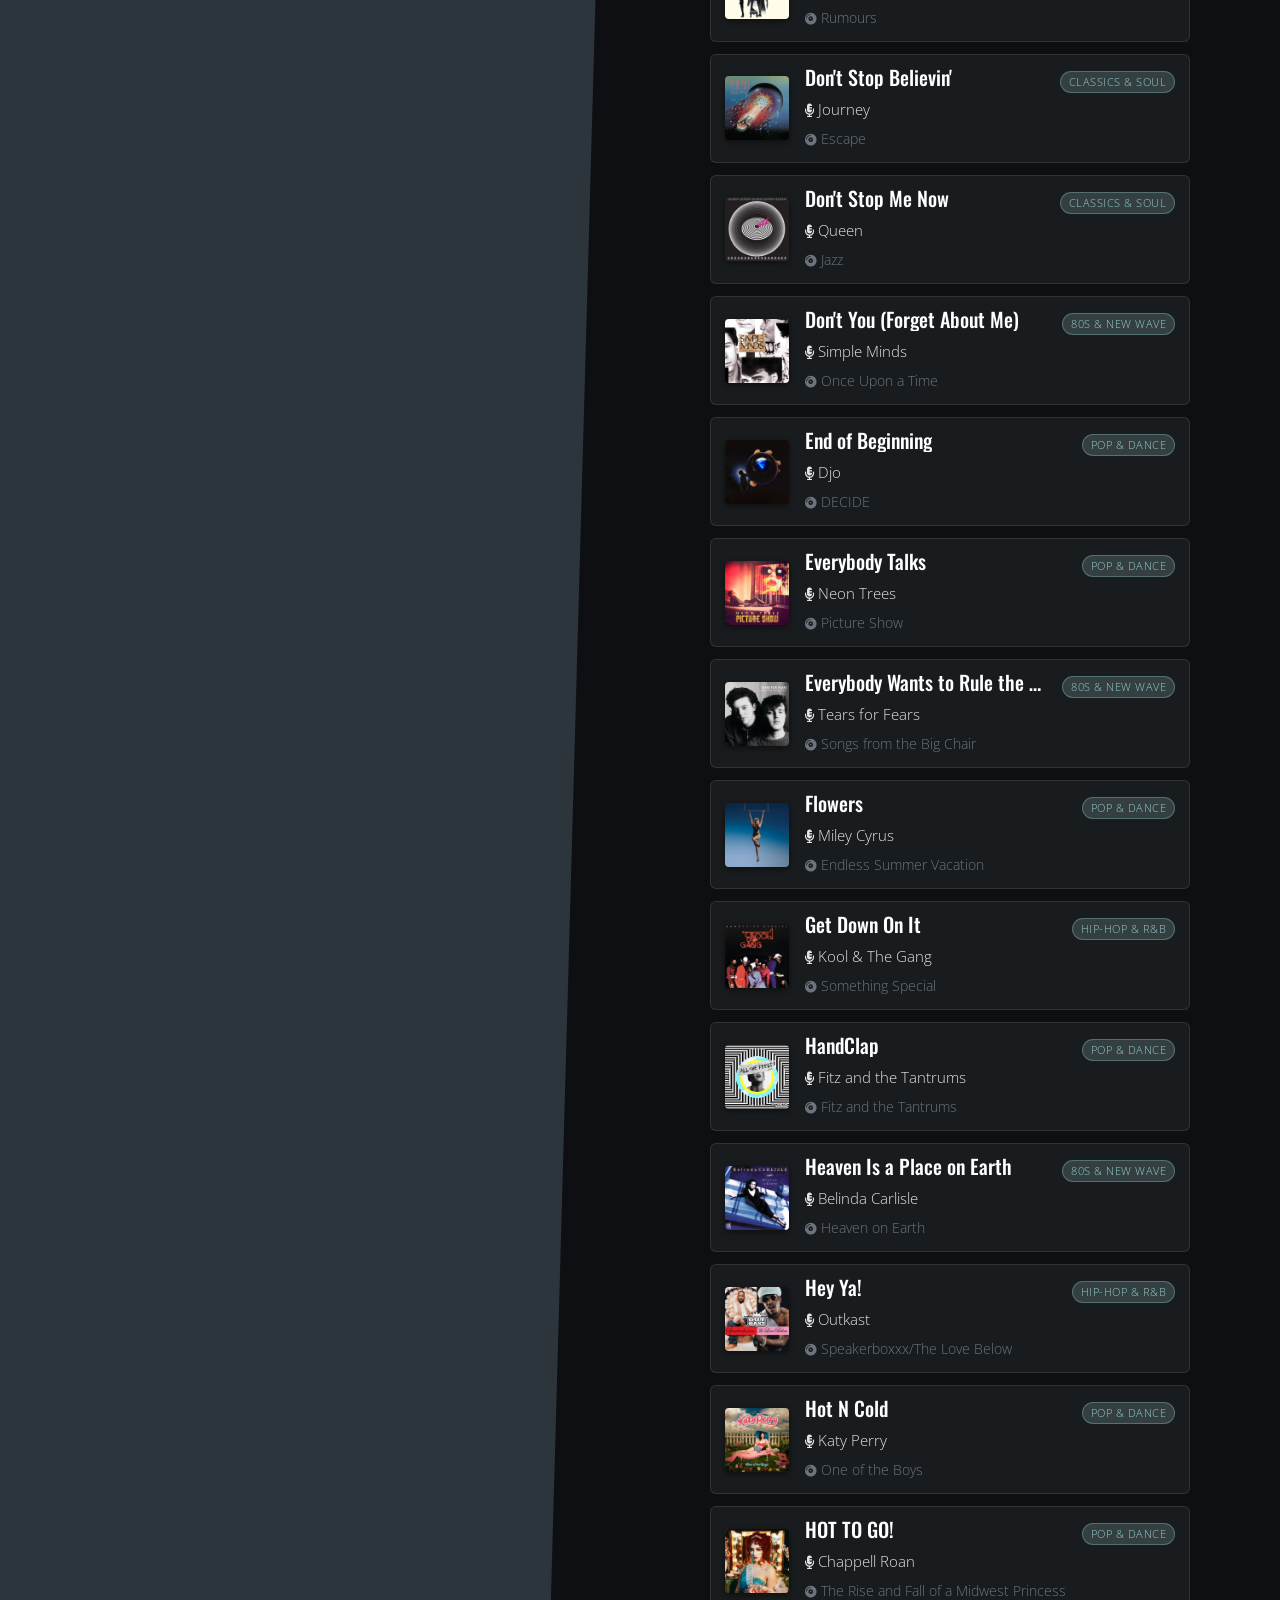
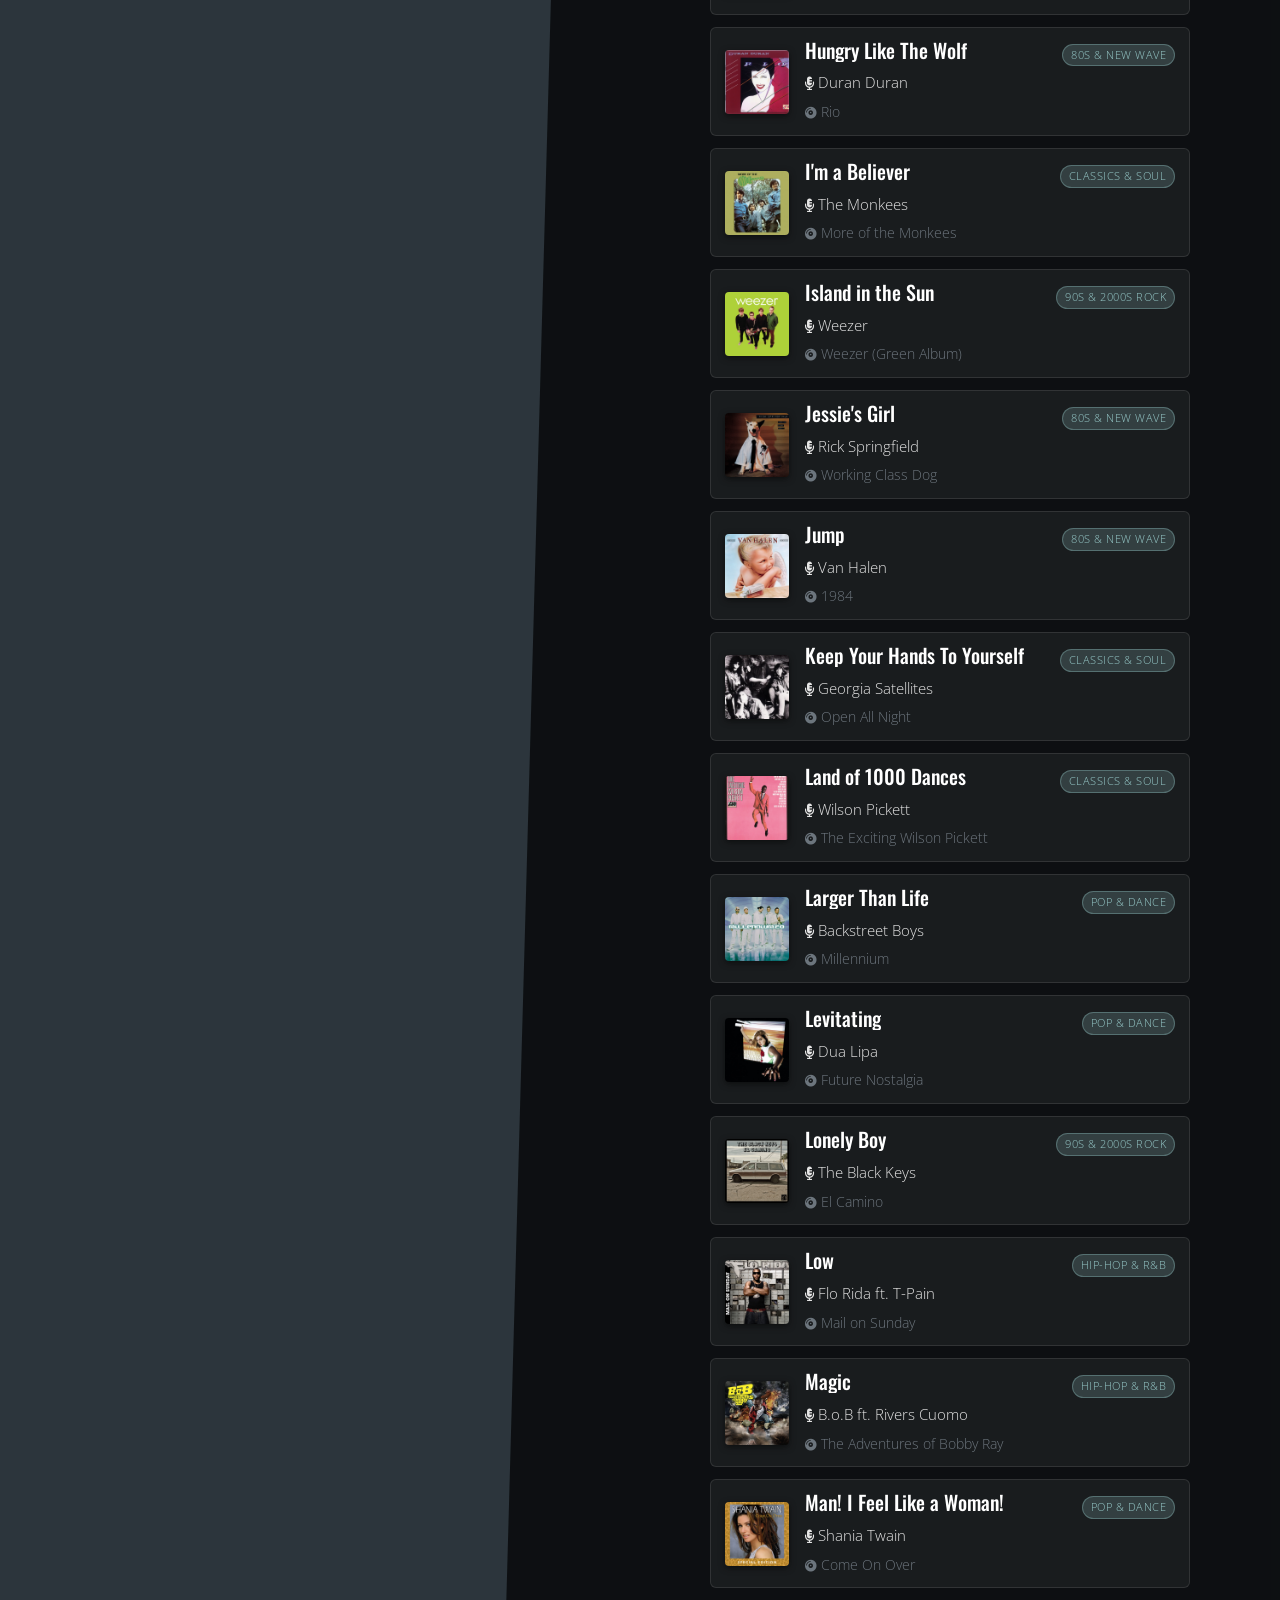
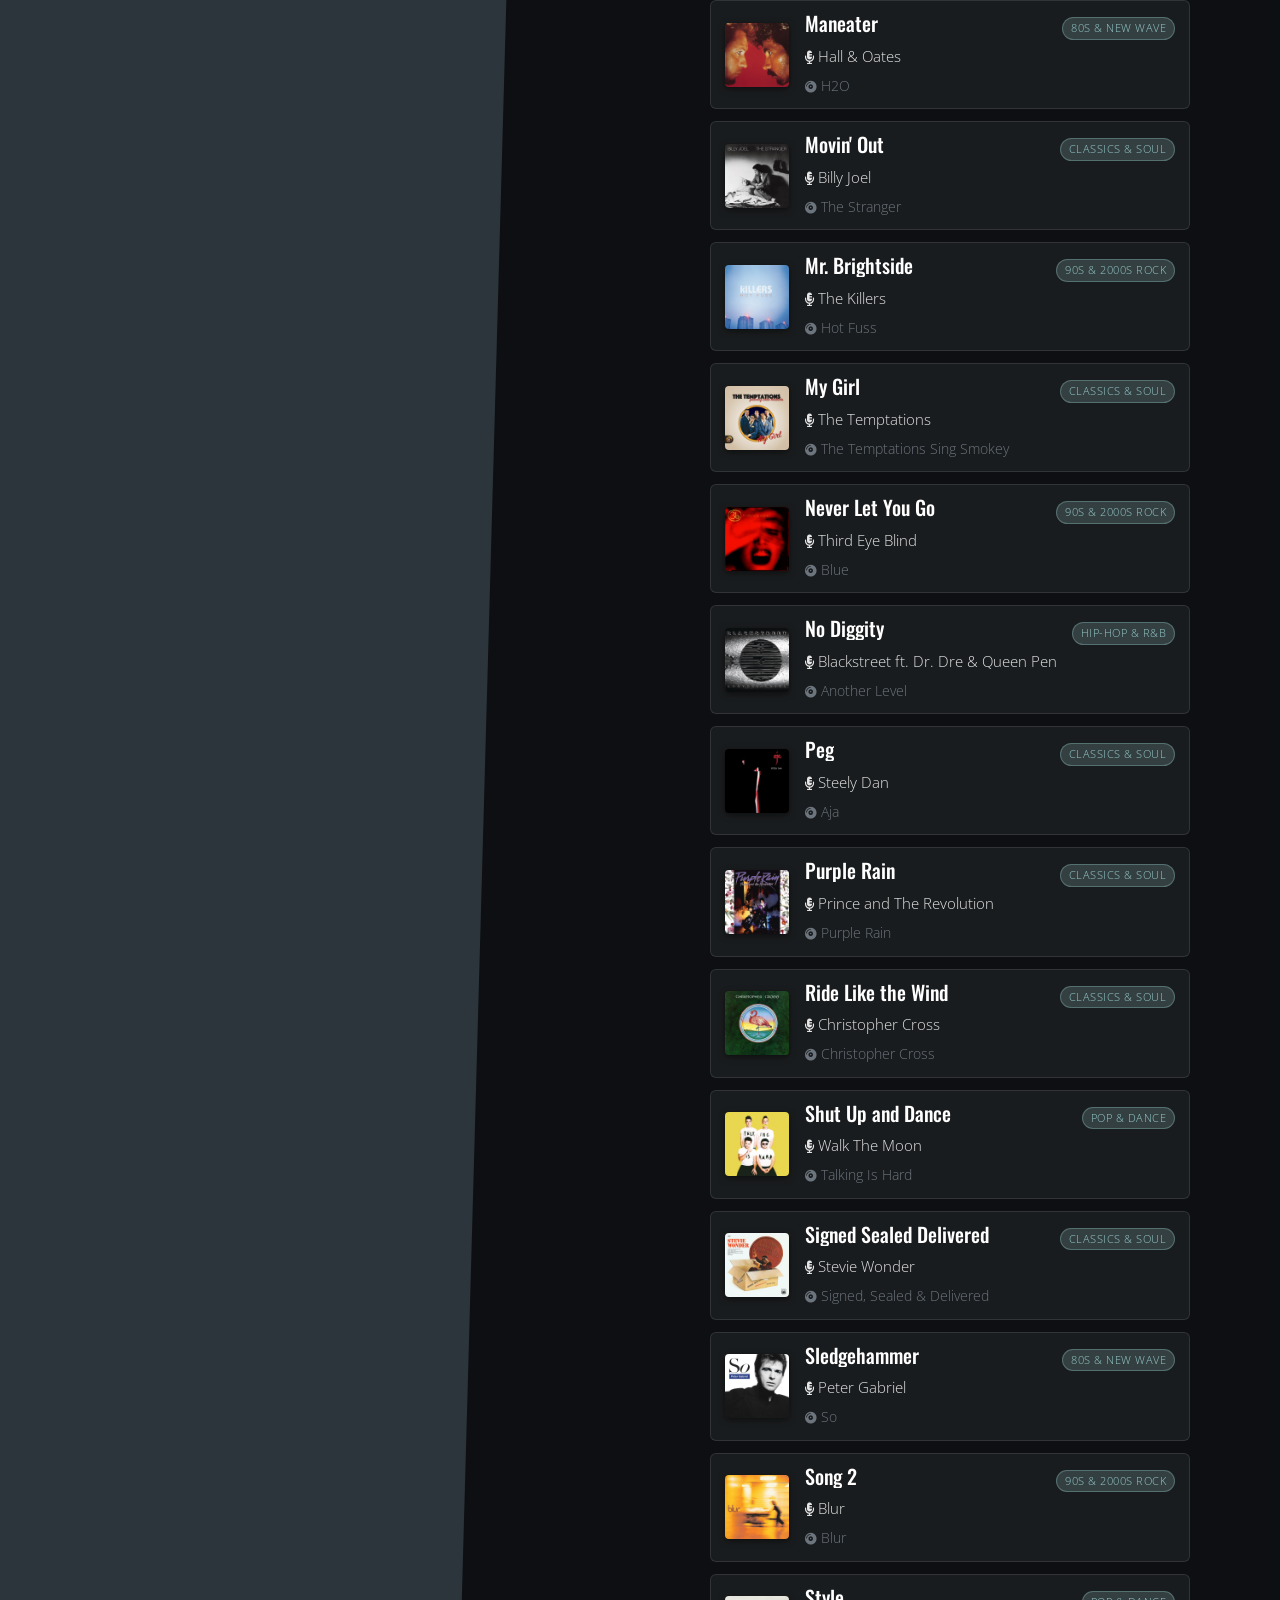
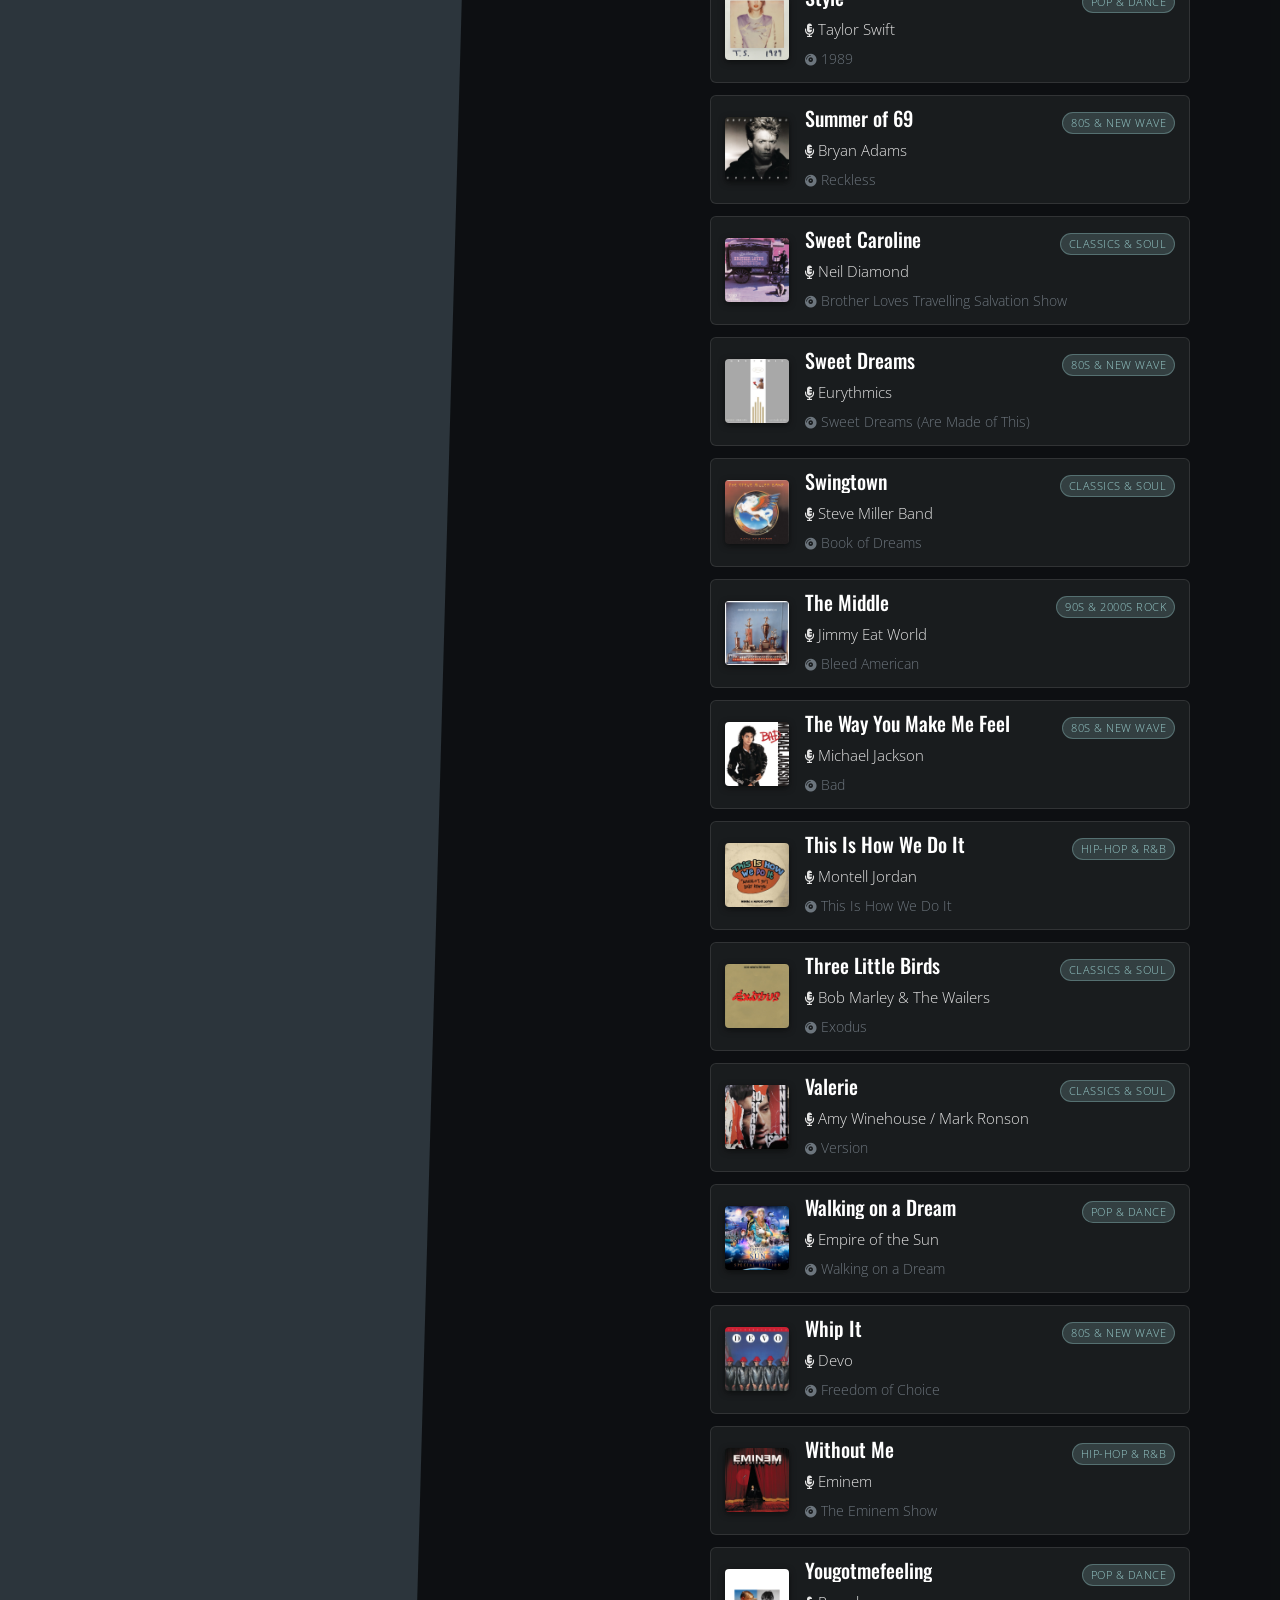
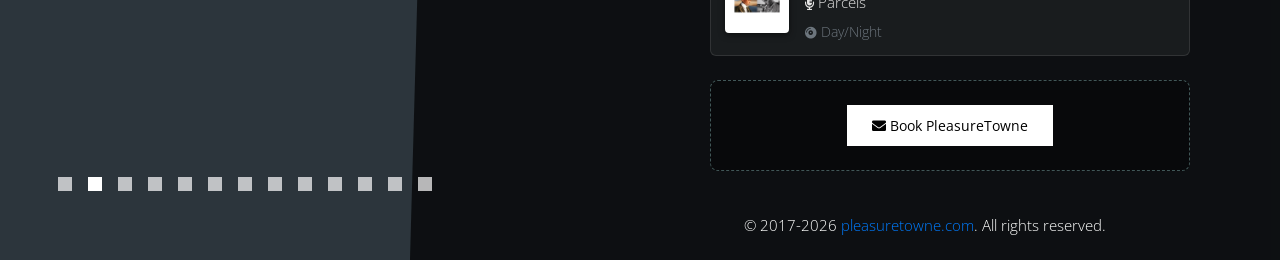
==== commit f6db3669: "Fixed canonical issue introduced with new Songs page" ====
--- a/songs.html
+++ b/songs.html
@@ -8,6 +8,7 @@
     <meta name="referrer" content="no-referrer-when-downgrade">
     <meta name="description" content="Explore the full setlist of songs played by PleasureTowne — from 90s hip-hop and 80s new wave to modern pop, rock, funk, and crowd sing-alongs." />
     <title>Songs We Play - PleasureTowne | Grand Rapids Party Band</title>
+    <link rel="canonical" href="https://pleasuretowne.com/songs" />
     <link rel="shortcut icon" href="favicon.ico" />
     <link href="https://fonts.googleapis.com/css?family=Open+Sans:300,400,600" rel="stylesheet" />
     <link href="https://fonts.googleapis.com/css2?family=Oswald:wght@500;600&display=swap" rel="stylesheet">
@@ -35,7 +36,7 @@
             <!-- Header & Navigation -->
             <div class="tm-row tm-row-header pt-4">
                 <div class="tm-col-left">
-                    <a href="index.html" class="tm-site-header-link">
+                    <a href="/" class="tm-site-header-link">
                         <div class="tm-site-header media">
                             <img src="favicon.ico" class="tm-logo" alt="PleasureTowne Logo" />
                             <div class="media-body">
@@ -52,10 +53,10 @@
                         <div class="collapse navbar-collapse tm-nav" id="navbar-nav">
                             <ul class="navbar-nav ml-auto text-uppercase">
                                 <li class="nav-item">
-                                    <a class="nav-link tm-nav-link" href="index.html">Home</a>
+                                    <a class="nav-link tm-nav-link" href="/">Home</a>
                                 </li>
                                 <li class="nav-item active">
-                                    <a class="nav-link tm-nav-link" href="songs.html">Songs <span class="sr-only">(current)</span></a>
+                                    <a class="nav-link tm-nav-link" href="/songs">Songs <span class="sr-only">(current)</span></a>
                                 </li>
                                 <li class="nav-item">
                                     <a class="nav-link tm-nav-link" href="mailto:pleasuretowne@gmail.com" target="_blank">Contact</a>
